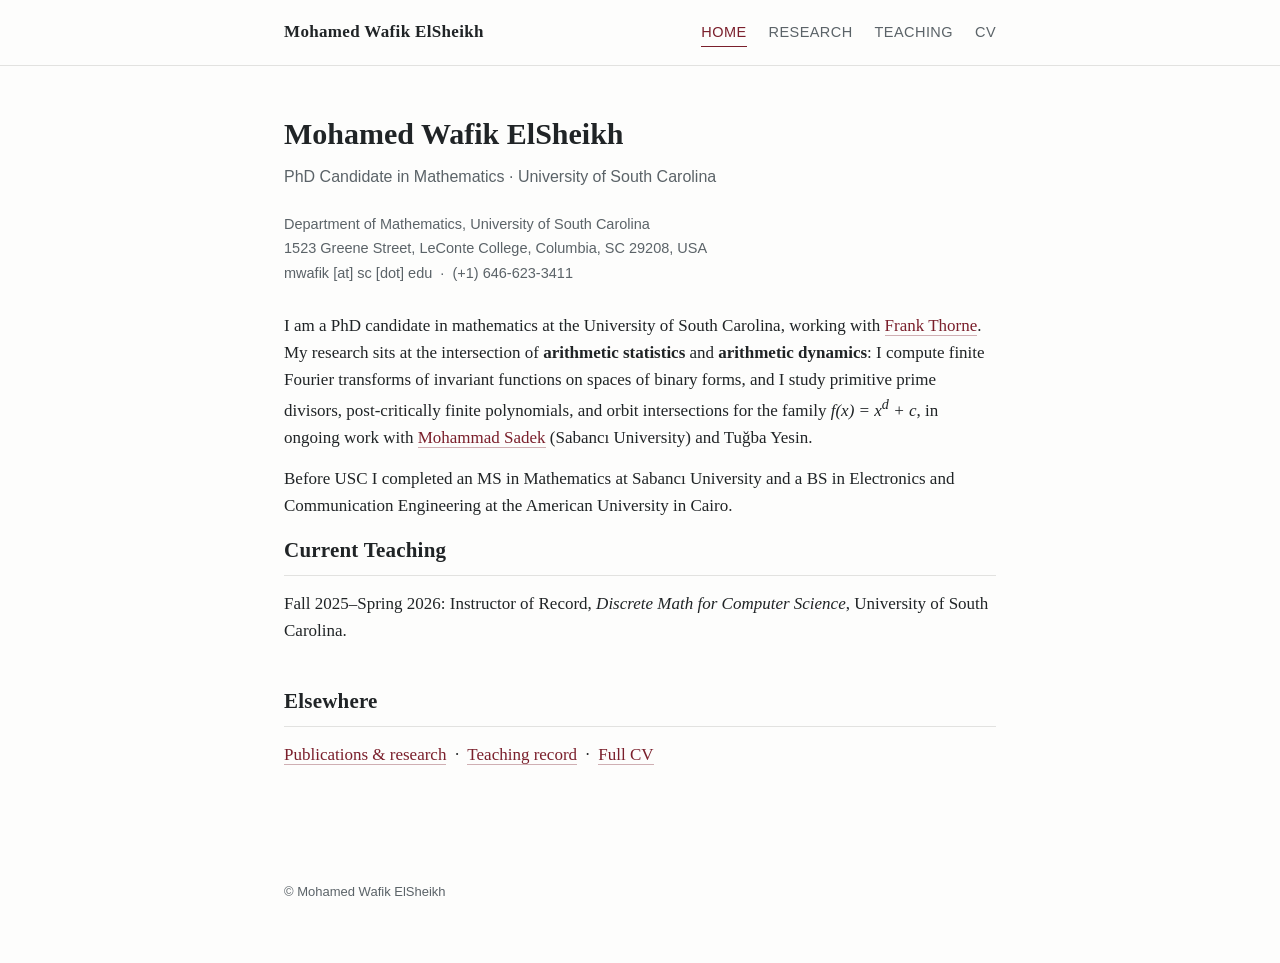
==== index.html @ 12cf26e7 "Add files via upload" ====
<!DOCTYPE html>
<html lang="en">
<head>
<meta charset="UTF-8">
<meta name="viewport" content="width=device-width, initial-scale=1.0">
<title>Mohamed Wafik ElSheikh</title>
<link rel="stylesheet" href="style.css">
</head>
<body>

<nav><div class="wrap">
  <span class="site-name">Mohamed Wafik ElSheikh</span>
  <span class="links">
    <a href="index.html" class="active">Home</a>
    <a href="research.html">Research</a>
    <a href="teaching.html">Teaching</a>
    <a href="cv.html">CV</a>
  </span>
</div></nav>

<main>
  <h1>Mohamed Wafik ElSheikh</h1>
  <div class="tagline">PhD Candidate in Mathematics &middot; University of South Carolina</div>

  <div class="address">
    Department of Mathematics, University of South Carolina<br>
    1523 Greene Street, LeConte College, Columbia, SC 29208, USA<br>
    mwafik [at] sc [dot] edu &nbsp;&middot;&nbsp; (+1) 646-623-3411
  </div>

  <p>
    I am a PhD candidate in mathematics at the University of South Carolina, working with
    <a href="https://thornef.github.io/" target="_blank" rel="noopener">Frank Thorne</a>.
    My research sits at the intersection of <strong>arithmetic statistics</strong> and
    <strong>arithmetic dynamics</strong>: I compute finite Fourier transforms of invariant
    functions on spaces of binary forms, and I study primitive prime divisors, post-critically
    finite polynomials, and orbit intersections for the family <em>f(x) = x<sup>d</sup> + c</em>,
    in ongoing work with
    <a href="https://sites.google.com/sabanciuniv.edu/mmsadek/home" target="_blank" rel="noopener">Mohammad Sadek</a>
    (Sabancı University) and Tuğba Yesin.
  </p>

  <p>
    Before USC I completed an MS in Mathematics at Sabancı University and a BS in Electronics
    and Communication Engineering at the American University in Cairo.
  </p>

  <h2>Current Teaching</h2>
  <p>
    Fall 2025&ndash;Spring 2026: Instructor of Record, <em>Discrete Math for Computer Science</em>,
    University of South Carolina.
  </p>

  <h2>Elsewhere</h2>
  <p>
    <a href="research.html">Publications &amp; research</a> &nbsp;&middot;&nbsp;
    <a href="teaching.html">Teaching record</a> &nbsp;&middot;&nbsp;
    <a href="cv.html">Full CV</a>
  </p>
</main>

<footer>&copy; Mohamed Wafik ElSheikh</footer>

</body>
</html>
---- style.css ----
:root {
  --ink: #202426;
  --muted: #5b6368;
  --accent: #7a1f2b;
  --rule: #e2e2e0;
  --bg: #fdfdfc;
  --max: 760px;
}

* { box-sizing: border-box; }

html { -webkit-text-size-adjust: 100%; }

body {
  margin: 0;
  background: var(--bg);
  color: var(--ink);
  font-family: Georgia, "Times New Roman", serif;
  line-height: 1.6;
  font-size: 17px;
}

a {
  color: var(--accent);
  text-decoration: none;
  border-bottom: 1px solid rgba(122, 31, 43, 0.35);
}
a:hover { border-bottom-color: var(--accent); }

nav {
  border-bottom: 1px solid var(--rule);
  background: var(--bg);
}
nav .wrap {
  max-width: var(--max);
  margin: 0 auto;
  padding: 18px 24px;
  display: flex;
  align-items: baseline;
  justify-content: space-between;
  flex-wrap: wrap;
  gap: 8px 20px;
}
nav .site-name {
  font-weight: 700;
  font-size: 17px;
  letter-spacing: 0.02em;
  color: var(--ink);
  border-bottom: none;
}
nav .links {
  display: flex;
  gap: 22px;
  font-family: -apple-system, "Segoe UI", Helvetica, Arial, sans-serif;
  font-size: 14.5px;
  letter-spacing: 0.03em;
  text-transform: uppercase;
}
nav .links a {
  color: var(--muted);
  border-bottom: none;
  padding-bottom: 2px;
}
nav .links a:hover, nav .links a.active {
  color: var(--accent);
  border-bottom: 1px solid var(--accent);
}

main {
  max-width: var(--max);
  margin: 0 auto;
  padding: 44px 24px 80px;
}

h1 {
  font-size: 30px;
  margin: 0 0 6px;
}
h2 {
  font-size: 21px;
  margin: 40px 0 14px;
  padding-bottom: 8px;
  border-bottom: 1px solid var(--rule);
  letter-spacing: 0.01em;
}
h2:first-of-type { margin-top: 8px; }

p { margin: 0 0 14px; }

.tagline {
  font-family: -apple-system, "Segoe UI", Helvetica, Arial, sans-serif;
  color: var(--muted);
  font-size: 16px;
  margin-bottom: 22px;
}

.address {
  font-family: -apple-system, "Segoe UI", Helvetica, Arial, sans-serif;
  font-size: 14.5px;
  color: var(--muted);
  line-height: 1.7;
  margin-bottom: 26px;
}
.address a { color: var(--muted); border-bottom-color: rgba(91,99,104,0.4); }

ul.plain, ol.plain {
  padding-left: 1.2em;
  margin: 0 0 6px;
}
ul.plain li, ol.plain li {
  margin-bottom: 14px;
}

.entry {
  margin-bottom: 16px;
}
.entry .title {
  font-weight: 700;
}
.entry .meta {
  font-family: -apple-system, "Segoe UI", Helvetica, Arial, sans-serif;
  font-size: 14px;
  color: var(--muted);
}

.group-label {
  font-family: -apple-system, "Segoe UI", Helvetica, Arial, sans-serif;
  font-weight: 700;
  font-size: 14px;
  text-transform: uppercase;
  letter-spacing: 0.04em;
  color: var(--muted);
  margin: 30px 0 10px;
}
.group-label:first-of-type { margin-top: 4px; }

.note {
  font-family: -apple-system, "Segoe UI", Helvetica, Arial, sans-serif;
  font-size: 14px;
  color: var(--muted);
  background: #f4efe9;
  border-left: 3px solid var(--accent);
  padding: 12px 16px;
  margin: 4px 0 24px;
}

.btn {
  display: inline-block;
  font-family: -apple-system, "Segoe UI", Helvetica, Arial, sans-serif;
  font-size: 14px;
  font-weight: 600;
  color: #fff;
  background: var(--accent);
  border: none;
  padding: 10px 18px;
  border-radius: 3px;
}
.btn:hover { background: #611722; border-bottom: none; }

footer {
  max-width: var(--max);
  margin: 0 auto;
  padding: 20px 24px 60px;
  font-family: -apple-system, "Segoe UI", Helvetica, Arial, sans-serif;
  font-size: 13px;
  color: var(--muted);
}
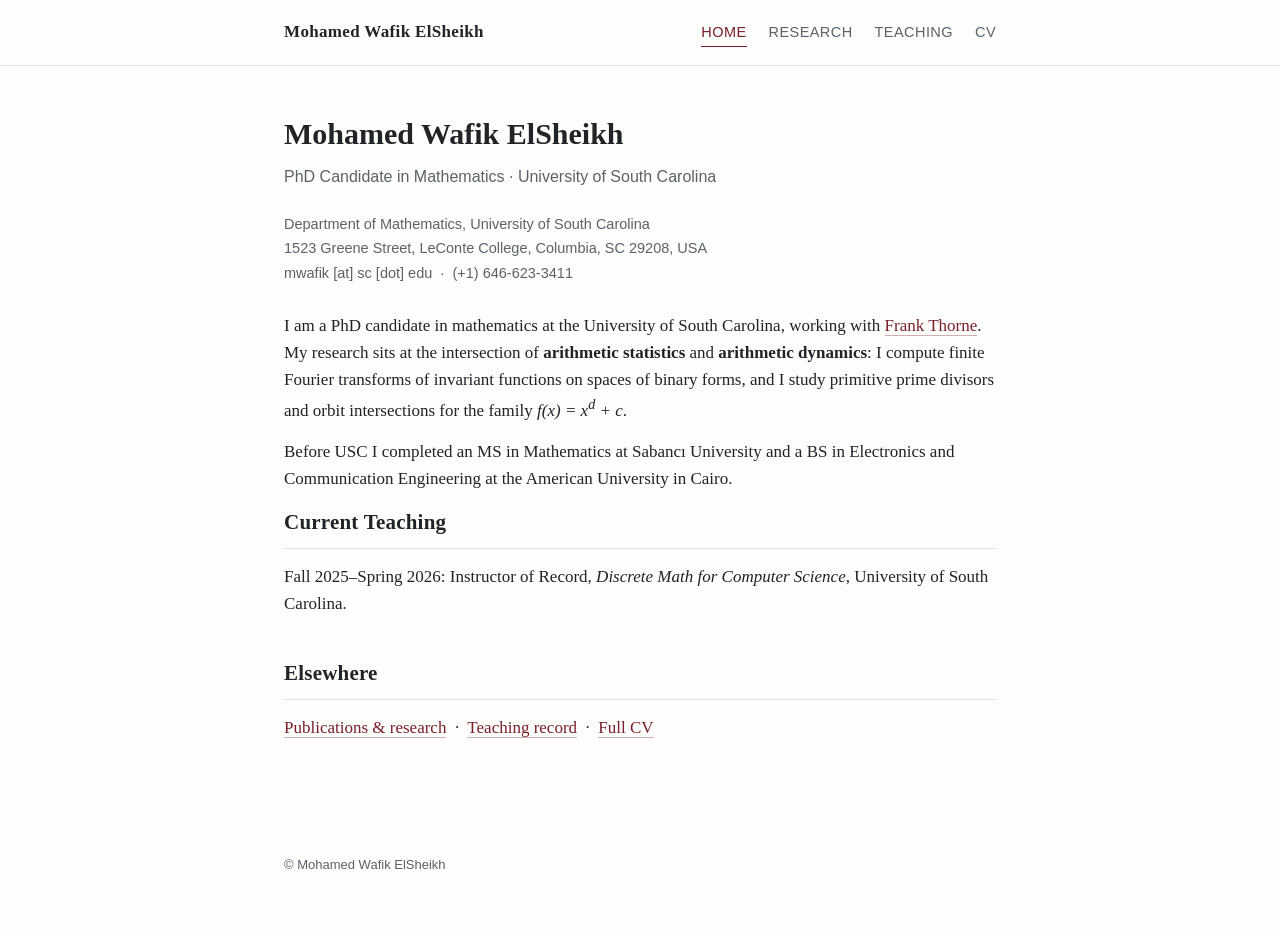
==== commit 41446b99: "Add files via upload" ====
--- a/index.html
+++ b/index.html
@@ -33,11 +33,8 @@
     <a href="https://thornef.github.io/" target="_blank" rel="noopener">Frank Thorne</a>.
     My research sits at the intersection of <strong>arithmetic statistics</strong> and
     <strong>arithmetic dynamics</strong>: I compute finite Fourier transforms of invariant
-    functions on spaces of binary forms, and I study primitive prime divisors, post-critically
-    finite polynomials, and orbit intersections for the family <em>f(x) = x<sup>d</sup> + c</em>,
-    in ongoing work with
-    <a href="https://sites.google.com/sabanciuniv.edu/mmsadek/home" target="_blank" rel="noopener">Mohammad Sadek</a>
-    (Sabancı University) and Tuğba Yesin.
+    functions on spaces of binary forms, and I study primitive prime divisors and orbit 
+	intersections for the family <em>f(x) = x<sup>d</sup> + c</em>.
   </p>
 
   <p>
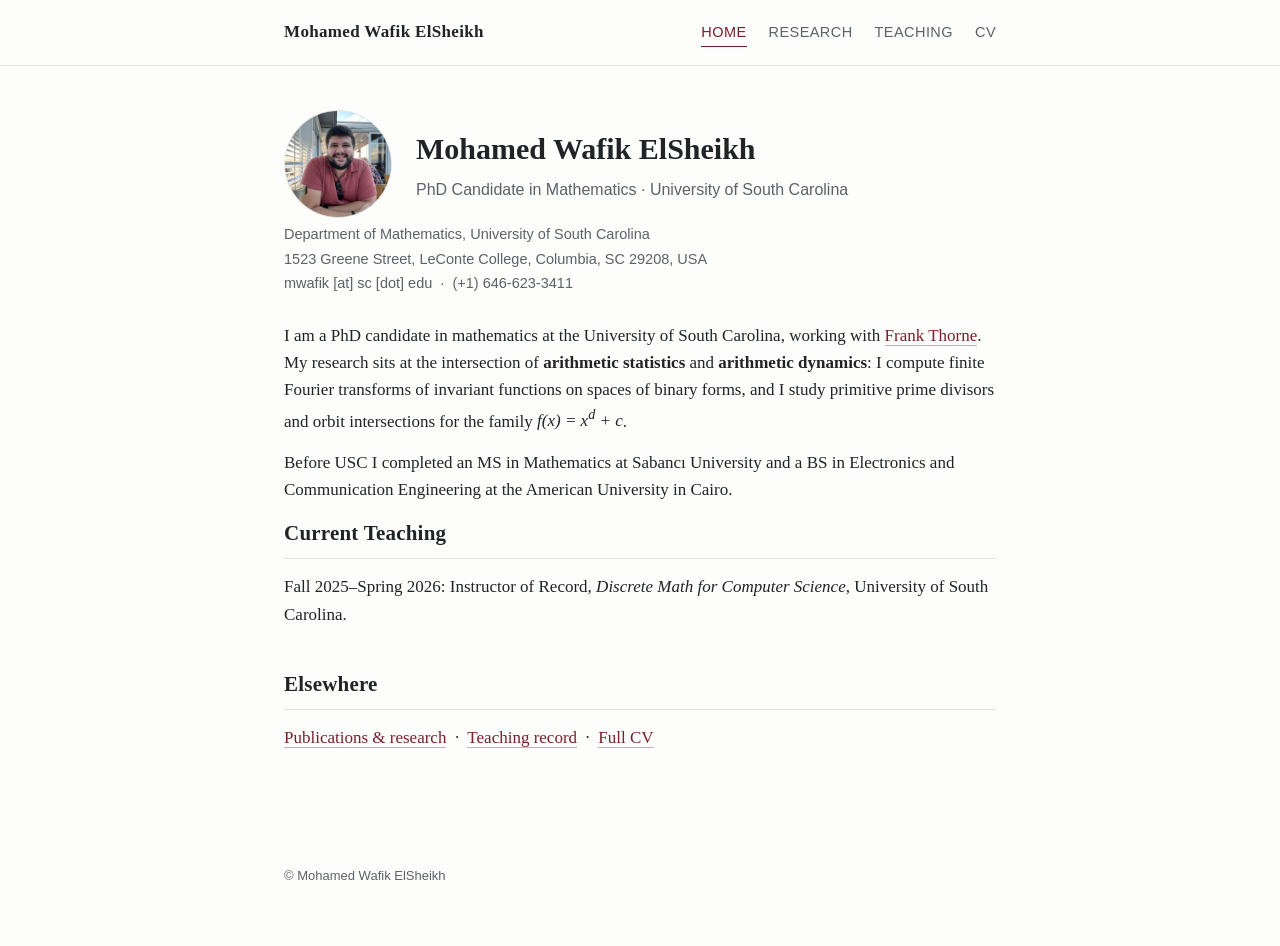
==== commit 946b4658: "Add files via upload" ====
--- a/index.html
+++ b/index.html
@@ -19,8 +19,13 @@
 </div></nav>
 
 <main>
-  <h1>Mohamed Wafik ElSheikh</h1>
-  <div class="tagline">PhD Candidate in Mathematics &middot; University of South Carolina</div>
+  <div class="header-row">
+    <img src="photo.jpg" alt="Mohamed Wafik ElSheikh" class="headshot">
+    <div>
+      <h1>Mohamed Wafik ElSheikh</h1>
+      <div class="tagline">PhD Candidate in Mathematics &middot; University of South Carolina</div>
+    </div>
+  </div>
 
   <div class="address">
     Department of Mathematics, University of South Carolina<br>
--- a/style.css
+++ b/style.css
@@ -75,6 +75,29 @@
 h1 {
   font-size: 30px;
   margin: 0 0 6px;
+}
+
+.header-row {
+  display: flex;
+  align-items: center;
+  gap: 24px;
+  margin-bottom: 4px;
+}
+.headshot {
+  width: 108px;
+  height: 108px;
+  border-radius: 50%;
+  object-fit: cover;
+  flex-shrink: 0;
+  border: 1px solid var(--rule);
+}
+.header-row h1 { margin-bottom: 4px; }
+.header-row .tagline { margin-bottom: 0; }
+
+@media (max-width: 480px) {
+  .header-row { gap: 16px; }
+  .headshot { width: 76px; height: 76px; }
+  .header-row h1 { font-size: 24px; }
 }
 h2 {
   font-size: 21px;
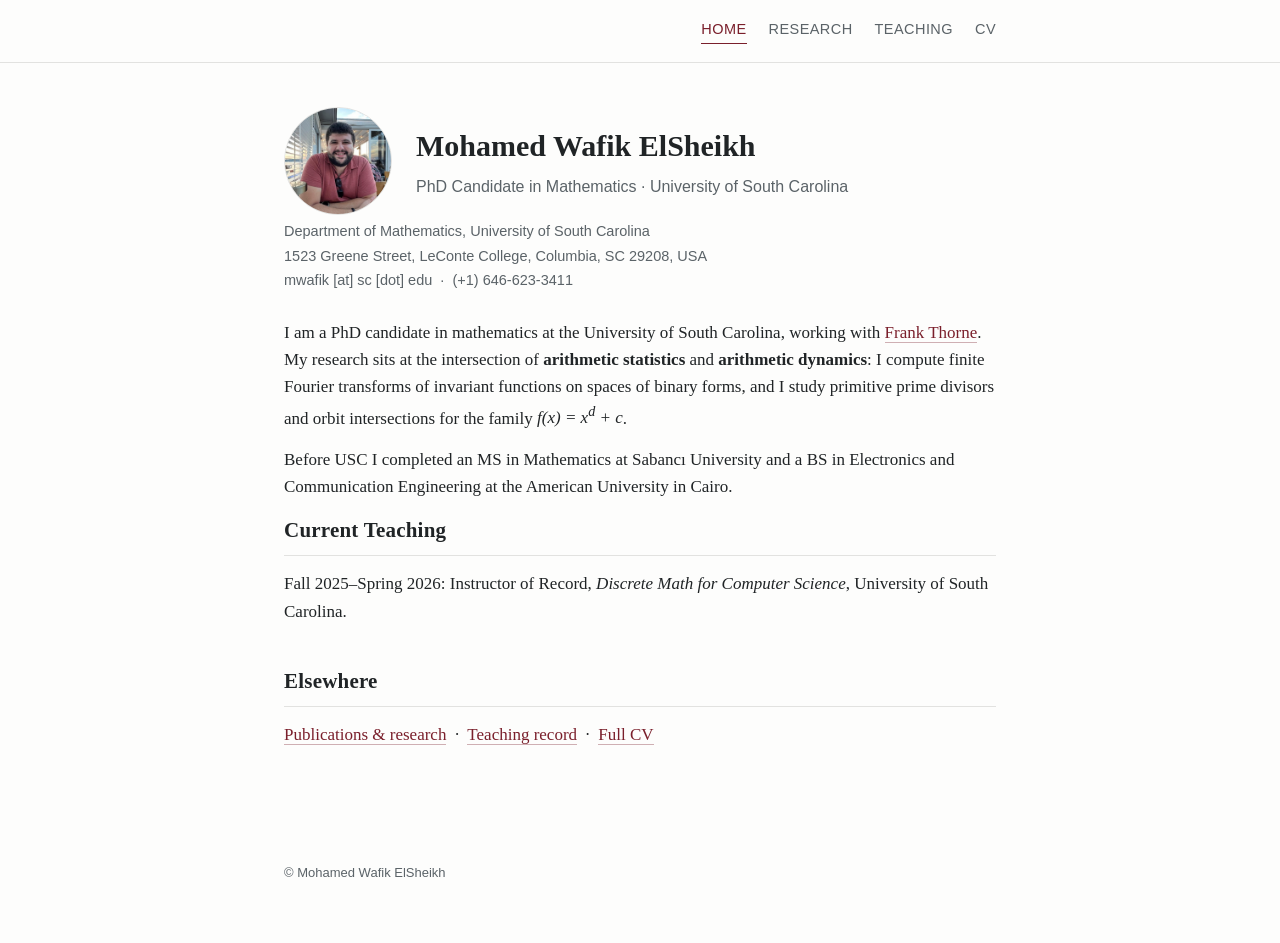
==== commit bb00bff8: "Update index.html" ====
--- a/index.html
+++ b/index.html
@@ -9,7 +9,7 @@
 <body>
 
 <nav><div class="wrap">
-  <span class="site-name">Mohamed Wafik ElSheikh</span>
+  <span class="site-name"></span>
   <span class="links">
     <a href="index.html" class="active">Home</a>
     <a href="research.html">Research</a>
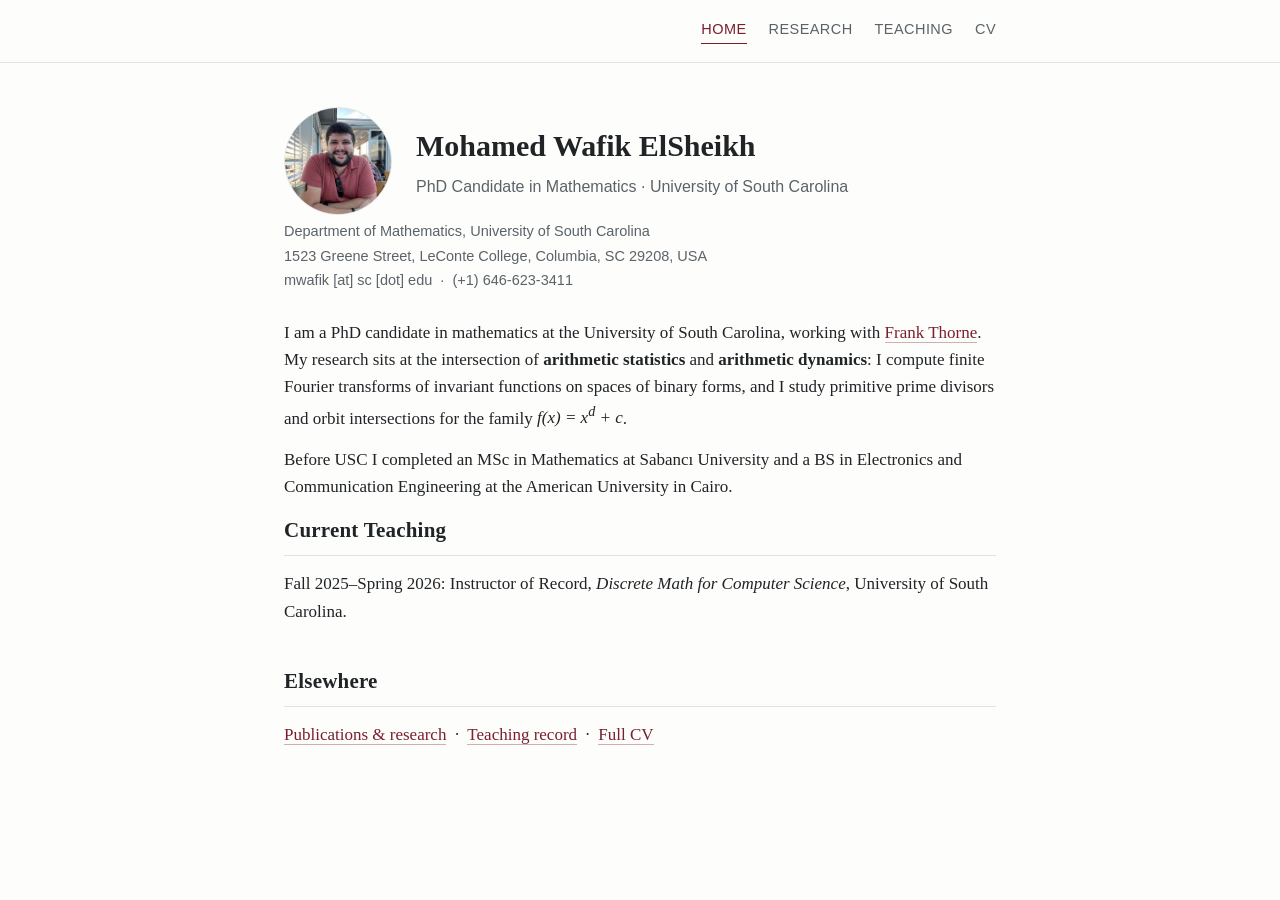
==== commit bdf37aac: "Update index.html" ====
--- a/index.html
+++ b/index.html
@@ -43,7 +43,7 @@
   </p>
 
   <p>
-    Before USC I completed an MS in Mathematics at Sabancı University and a BS in Electronics
+    Before USC I completed an MSc in Mathematics at Sabancı University and a BS in Electronics
     and Communication Engineering at the American University in Cairo.
   </p>
 
@@ -61,7 +61,5 @@
   </p>
 </main>
 
-<footer>&copy; Mohamed Wafik ElSheikh</footer>
-
 </body>
 </html>
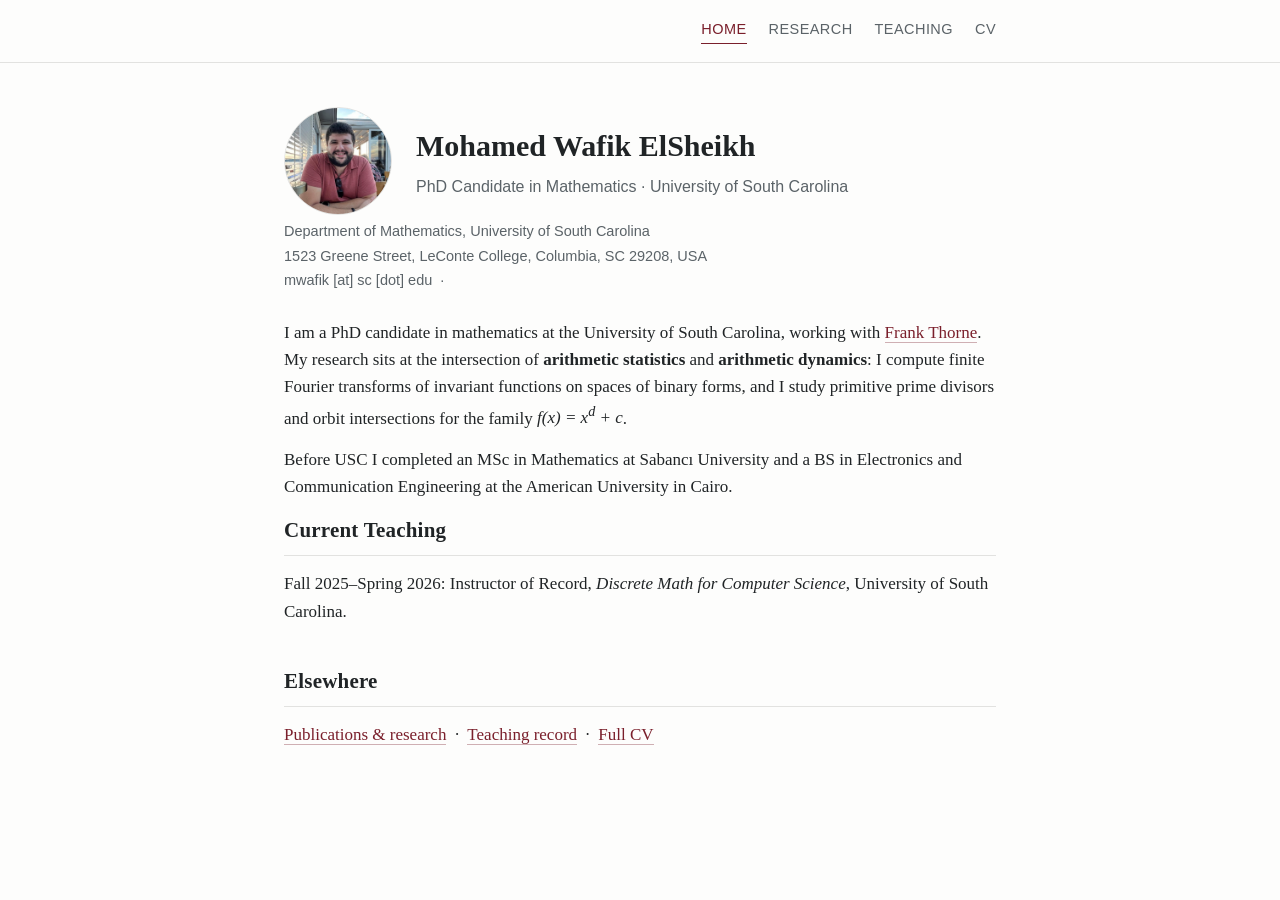
==== commit f2ed2a90: "Update contact information in index.html Removed phone number from contact information." ====
--- a/index.html
+++ b/index.html
@@ -30,7 +30,7 @@
   <div class="address">
     Department of Mathematics, University of South Carolina<br>
     1523 Greene Street, LeConte College, Columbia, SC 29208, USA<br>
-    mwafik [at] sc [dot] edu &nbsp;&middot;&nbsp; (+1) 646-623-3411
+    mwafik [at] sc [dot] edu &nbsp;&middot;&nbsp;
   </div>
 
   <p>
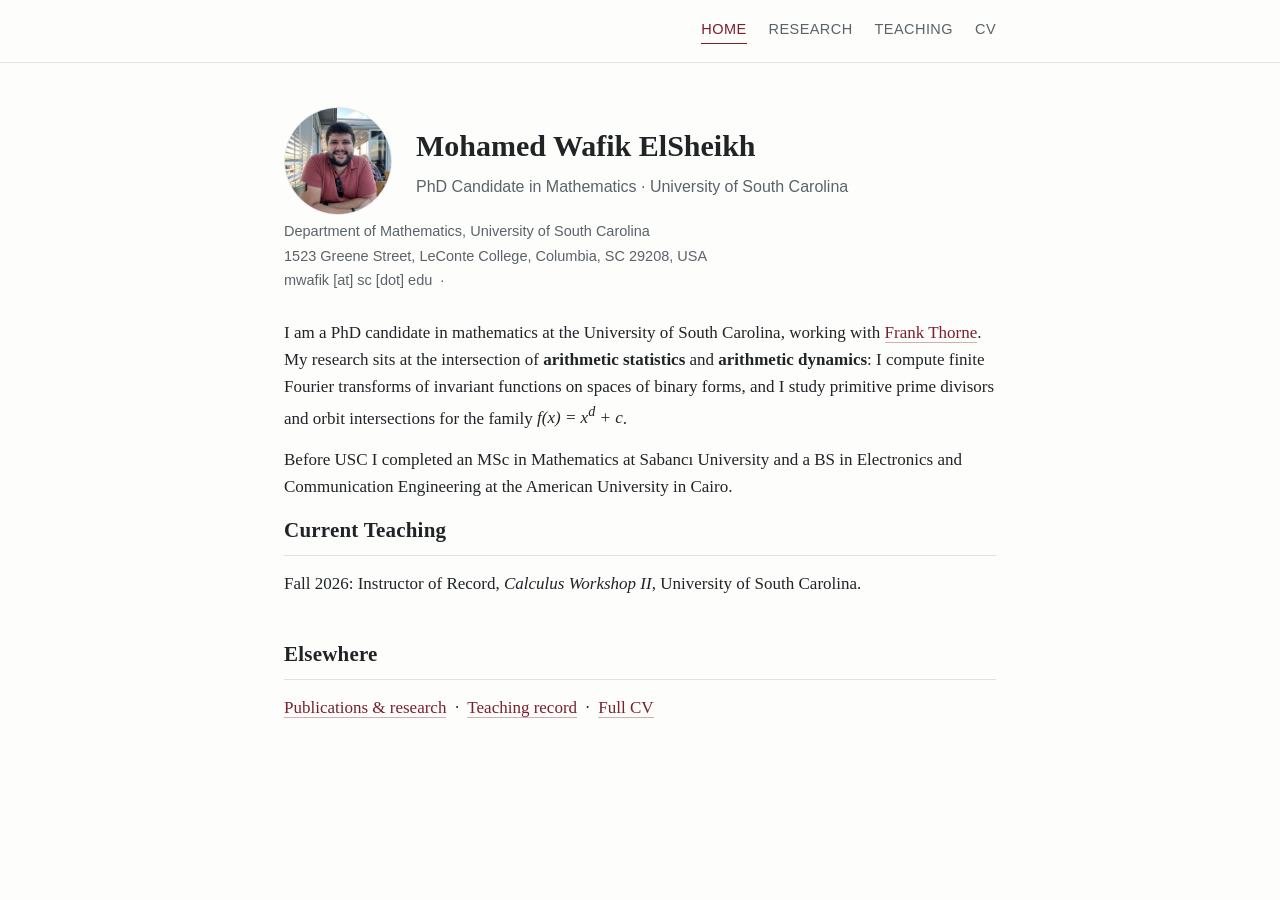
==== commit 0c63188c: "Update teaching schedule for Fall 2026" ====
--- a/index.html
+++ b/index.html
@@ -49,7 +49,7 @@
 
   <h2>Current Teaching</h2>
   <p>
-    Fall 2025&ndash;Spring 2026: Instructor of Record, <em>Discrete Math for Computer Science</em>,
+    Fall 2026: Instructor of Record, <em>Calculus Workshop II</em>,
     University of South Carolina.
   </p>
 
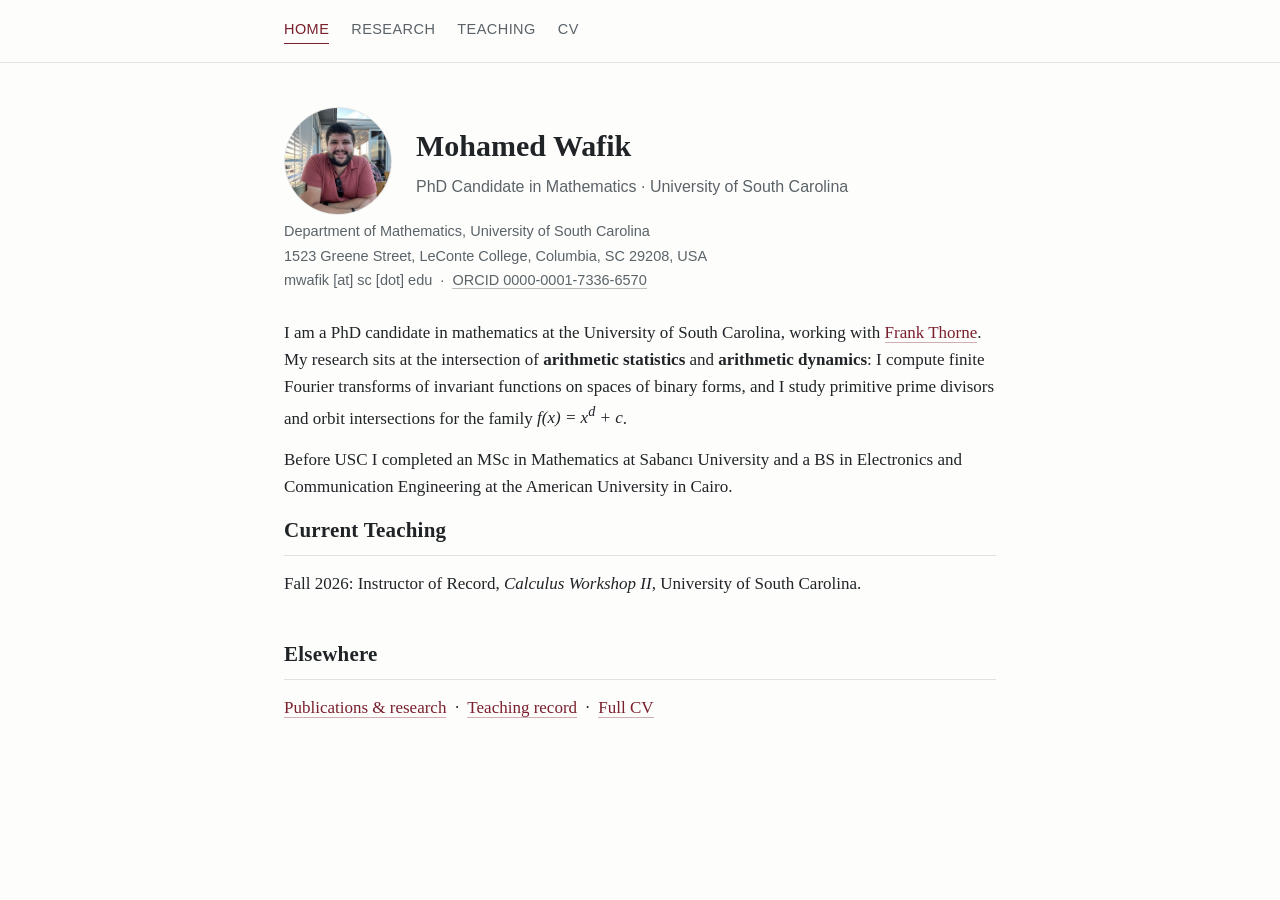
==== commit fd56104f: "Add files via upload" ====
--- a/index.html
+++ b/index.html
@@ -3,13 +3,12 @@
 <head>
 <meta charset="UTF-8">
 <meta name="viewport" content="width=device-width, initial-scale=1.0">
-<title>Mohamed Wafik ElSheikh</title>
+<title>Mohamed Wafik</title>
 <link rel="stylesheet" href="style.css">
 </head>
 <body>
 
 <nav><div class="wrap">
-  <span class="site-name"></span>
   <span class="links">
     <a href="index.html" class="active">Home</a>
     <a href="research.html">Research</a>
@@ -20,9 +19,9 @@
 
 <main>
   <div class="header-row">
-    <img src="photo.jpg" alt="Mohamed Wafik ElSheikh" class="headshot">
+    <img src="photo.jpg" alt="Mohamed Wafik" class="headshot">
     <div>
-      <h1>Mohamed Wafik ElSheikh</h1>
+      <h1>Mohamed Wafik</h1>
       <div class="tagline">PhD Candidate in Mathematics &middot; University of South Carolina</div>
     </div>
   </div>
@@ -31,6 +30,7 @@
     Department of Mathematics, University of South Carolina<br>
     1523 Greene Street, LeConte College, Columbia, SC 29208, USA<br>
     mwafik [at] sc [dot] edu &nbsp;&middot;&nbsp;
+    <a href="https://orcid.org/0000-0001-7336-6570">ORCID 0000-0001-7336-6570</a>
   </div>
 
   <p>
@@ -38,8 +38,8 @@
     <a href="https://thornef.github.io/" target="_blank" rel="noopener">Frank Thorne</a>.
     My research sits at the intersection of <strong>arithmetic statistics</strong> and
     <strong>arithmetic dynamics</strong>: I compute finite Fourier transforms of invariant
-    functions on spaces of binary forms, and I study primitive prime divisors and orbit 
-	intersections for the family <em>f(x) = x<sup>d</sup> + c</em>.
+    functions on spaces of binary forms, and I study primitive prime divisors and orbit
+    intersections for the family <em>f(x) = x<sup>d</sup> + c</em>.
   </p>
 
   <p>
